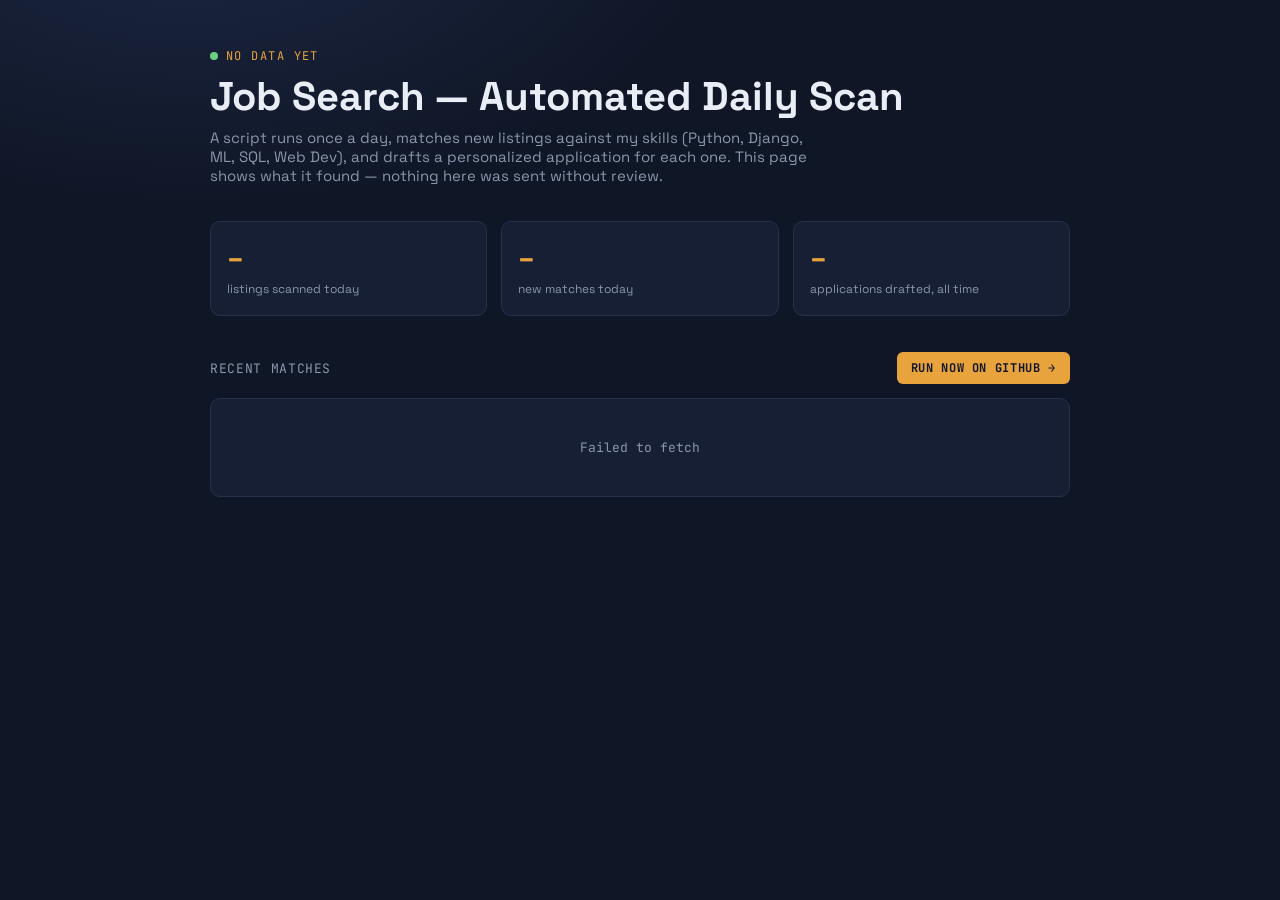
==== dashboard.html @ 4917e17a "Add files via upload" ====
<!DOCTYPE html>
<html lang="en">
<head>
<meta charset="UTF-8">
<meta name="viewport" content="width=device-width, initial-scale=1.0">
<title>Job Search Dashboard — Sudip Kumar Adak</title>
<link rel="preconnect" href="https://fonts.googleapis.com">
<link rel="preconnect" href="https://fonts.gstatic.com" crossorigin>
<link href="https://fonts.googleapis.com/css2?family=Space+Grotesk:wght@500;700&family=JetBrains+Mono:wght@400;500;700&display=swap" rel="stylesheet">
<style>
  :root{
    --bg:#0f1626;
    --panel:#161f34;
    --panel-border:#26314c;
    --text:#e9edf5;
    --muted:#8b96ab;
    --amber:#e8a33d;
    --amber-dim:#e8a33d33;
    --green:#6bcf7f;
    --red:#e0645c;
  }
  *{box-sizing:border-box;}
  body{
    margin:0;
    background:
      radial-gradient(ellipse 900px 500px at 15% -10%, #1c2742 0%, transparent 60%),
      var(--bg);
    color:var(--text);
    font-family:'Space Grotesk',sans-serif;
    min-height:100vh;
    padding:48px 20px 80px;
  }
  .wrap{max-width:860px;margin:0 auto;}
  .eyebrow{
    font-family:'JetBrains Mono',monospace;
    font-size:12px;
    letter-spacing:0.12em;
    color:var(--amber);
    text-transform:uppercase;
    margin-bottom:10px;
    display:flex;
    align-items:center;
    gap:8px;
  }
  .dot{
    width:8px;height:8px;border-radius:50%;
    background:var(--green);
    box-shadow:0 0 0 0 rgba(107,207,127,0.6);
    animation:pulse 2.2s infinite;
  }
  .dot.err{background:var(--red);box-shadow:0 0 0 0 rgba(224,100,92,0.6);}
  @keyframes pulse{
    0%{box-shadow:0 0 0 0 rgba(107,207,127,0.5);}
    70%{box-shadow:0 0 0 9px rgba(107,207,127,0);}
    100%{box-shadow:0 0 0 0 rgba(107,207,127,0);}
  }
  h1{
    font-size:clamp(28px,4vw,40px);
    margin:0 0 8px;
    line-height:1.15;
  }
  .sub{color:var(--muted);font-size:15px;margin:0 0 36px;max-width:60ch;}
  .stat-row{
    display:grid;
    grid-template-columns:repeat(3,1fr);
    gap:14px;
    margin-bottom:36px;
  }
  .stat{
    background:var(--panel);
    border:1px solid var(--panel-border);
    border-radius:10px;
    padding:18px 16px;
  }
  .stat .num{
    font-family:'JetBrains Mono',monospace;
    font-size:28px;
    font-weight:700;
    color:var(--amber);
  }
  .stat .label{font-size:12px;color:var(--muted);margin-top:4px;}
  .panel-title{
    font-family:'JetBrains Mono',monospace;
    font-size:13px;
    color:var(--muted);
    letter-spacing:0.05em;
    text-transform:uppercase;
    margin:0 0 14px;
    display:flex;
    justify-content:space-between;
    align-items:center;
  }
  .run-btn{
    font-family:'JetBrains Mono',monospace;
    font-size:12px;
    color:var(--bg);
    background:var(--amber);
    border:none;
    border-radius:6px;
    padding:8px 14px;
    text-decoration:none;
    font-weight:700;
  }
  .run-btn:hover{opacity:0.85;}
  .log{
    background:var(--panel);
    border:1px solid var(--panel-border);
    border-radius:10px;
    overflow:hidden;
  }
  .entry{
    display:grid;
    grid-template-columns:100px 1fr auto;
    gap:16px;
    align-items:center;
    padding:14px 18px;
    border-bottom:1px solid var(--panel-border);
    font-size:14px;
  }
  .entry:last-child{border-bottom:none;}
  .entry .date{
    font-family:'JetBrains Mono',monospace;
    font-size:11px;
    color:var(--muted);
  }
  .entry .title{font-weight:500;}
  .entry .company{color:var(--muted);font-size:13px;}
  .badge{
    font-family:'JetBrains Mono',monospace;
    font-size:10px;
    padding:4px 8px;
    border-radius:5px;
    white-space:nowrap;
    text-transform:uppercase;
    letter-spacing:0.04em;
  }
  .badge.gmail_draft{background:#6bcf7f22;color:var(--green);}
  .badge.text_draft, .badge.text_draft_fallback{background:#e8a33d22;color:var(--amber);}
  .empty{
    padding:40px 20px;
    text-align:center;
    color:var(--muted);
    font-family:'JetBrains Mono',monospace;
    font-size:13px;
  }
  a.joblink{color:inherit;text-decoration:none;}
  a.joblink:hover .title{color:var(--amber);}
  footer{
    margin-top:40px;
    font-family:'JetBrains Mono',monospace;
    font-size:11px;
    color:var(--muted);
    text-align:center;
  }
  @media (max-width:600px){
    .stat-row{grid-template-columns:1fr;}
    .entry{grid-template-columns:1fr;gap:4px;}
  }
</style>
</head>
<body>
<div class="wrap">
  <div class="eyebrow"><span class="dot" id="statusDot"></span><span id="statusText">Checking status…</span></div>
  <h1>Job Search — Automated Daily Scan</h1>
  <p class="sub">
    A script runs once a day, matches new listings against my skills (Python, Django, ML, SQL, Web Dev),
    and drafts a personalized application for each one. This page shows what it found — nothing here
    was sent without review.
  </p>

  <div class="stat-row">
    <div class="stat"><div class="num" id="statFetched">–</div><div class="label">listings scanned today</div></div>
    <div class="stat"><div class="num" id="statMatched">–</div><div class="label">new matches today</div></div>
    <div class="stat"><div class="num" id="statTotal">–</div><div class="label">applications drafted, all time</div></div>
  </div>

  <div class="panel-title">
    <span>Recent matches</span>
    <a class="run-btn" id="runLink" href="#" target="_blank" rel="noopener">Run now on GitHub →</a>
  </div>
  <div class="log" id="logList">
    <div class="empty">Loading…</div>
  </div>

  <footer id="lastRunFooter"></footer>
</div>

<script>
  // --- Set these two to match your automation repo ---
  const REPO_OWNER = "YOUR_GITHUB_USERNAME";
  const REPO_NAME  = "job-apply-assistant";
  const BRANCH     = "main";
  // -----------------------------------------------------

  const dataUrl = `https://raw.githubusercontent.com/${REPO_OWNER}/${REPO_NAME}/${BRANCH}/dashboard_data.json`;
  const actionsUrl = `https://github.com/${REPO_OWNER}/${REPO_NAME}/actions`;
  document.getElementById("runLink").href = actionsUrl;

  const badgeLabel = {
    gmail_draft: "Gmail draft",
    text_draft: "Text draft",
    text_draft_fallback: "Text draft",
  };

  fetch(dataUrl, {cache: "no-store"})
    .then(r => {
      if (!r.ok) throw new Error("Dashboard data not found yet — run the workflow once first.");
      return r.json();
    })
    .then(data => {
      document.getElementById("statFetched").textContent = data.total_fetched_today ?? "0";
      document.getElementById("statMatched").textContent = data.total_new_matches_today ?? "0";
      document.getElementById("statTotal").textContent = data.total_applications_all_time ?? "0";

      const dot = document.getElementById("statusDot");
      const statusText = document.getElementById("statusText");
      if (data.ran_ok) {
        statusText.textContent = "Bot is running normally";
      } else {
        dot.classList.add("err");
        statusText.textContent = "Last run had an error";
      }

      const lastRun = new Date(data.last_run);
      document.getElementById("lastRunFooter").textContent =
        `Last checked: ${lastRun.toLocaleString()} · Data refreshes daily via GitHub Actions`;

      const logList = document.getElementById("logList");
      if (!data.recent_matches || data.recent_matches.length === 0) {
        logList.innerHTML = '<div class="empty">No matches yet — check back after the next scan.</div>';
        return;
      }
      logList.innerHTML = data.recent_matches.map(job => `
        <a class="joblink" href="${job.url}" target="_blank" rel="noopener">
          <div class="entry">
            <div class="date">${new Date(job.date).toLocaleDateString()}</div>
            <div>
              <div class="title">${job.title}</div>
              <div class="company">${job.company} · ${job.source}</div>
            </div>
            <div class="badge ${job.action}">${badgeLabel[job.action] || job.action}</div>
          </div>
        </a>
      `).join("");
    })
    .catch(err => {
      document.getElementById("statusText").textContent = "No data yet";
      document.getElementById("logList").innerHTML =
        `<div class="empty">${err.message}</div>`;
    });
</script>
</body>
</html>
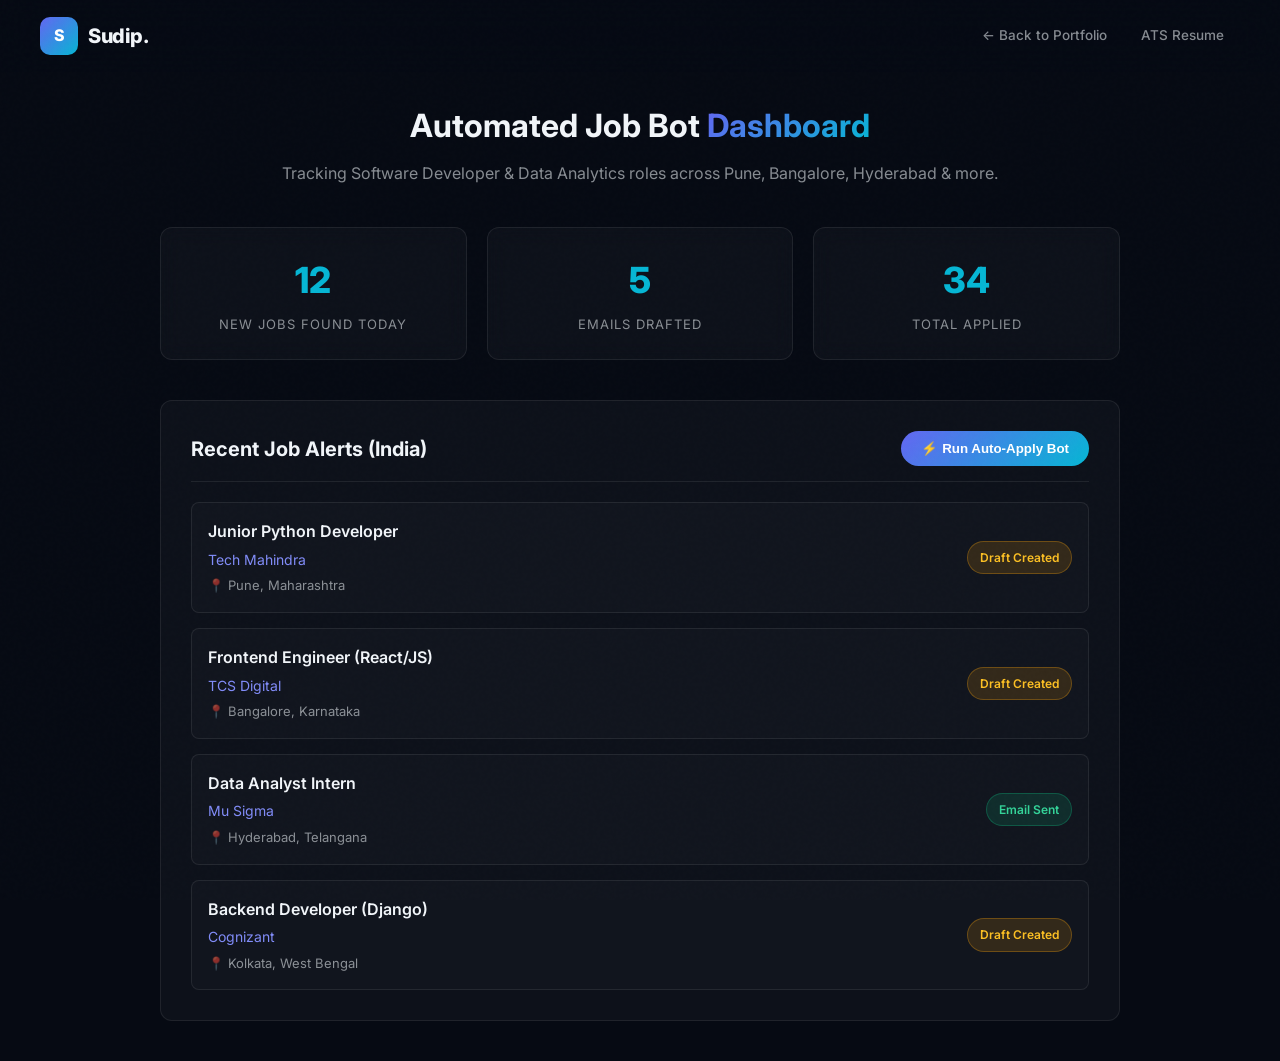
==== commit c2817f1d: "Update Dashboard UI, Add Job Bot Python Script & ATS Resume" ====
--- a/dashboard.html
+++ b/dashboard.html
@@ -1,253 +1,276 @@
 <!DOCTYPE html>
 <html lang="en">
 <head>
-<meta charset="UTF-8">
-<meta name="viewport" content="width=device-width, initial-scale=1.0">
-<title>Job Search Dashboard — Sudip Kumar Adak</title>
-<link rel="preconnect" href="https://fonts.googleapis.com">
-<link rel="preconnect" href="https://fonts.gstatic.com" crossorigin>
-<link href="https://fonts.googleapis.com/css2?family=Space+Grotesk:wght@500;700&family=JetBrains+Mono:wght@400;500;700&display=swap" rel="stylesheet">
-<style>
-  :root{
-    --bg:#0f1626;
-    --panel:#161f34;
-    --panel-border:#26314c;
-    --text:#e9edf5;
-    --muted:#8b96ab;
-    --amber:#e8a33d;
-    --amber-dim:#e8a33d33;
-    --green:#6bcf7f;
-    --red:#e0645c;
-  }
-  *{box-sizing:border-box;}
-  body{
-    margin:0;
-    background:
-      radial-gradient(ellipse 900px 500px at 15% -10%, #1c2742 0%, transparent 60%),
-      var(--bg);
-    color:var(--text);
-    font-family:'Space Grotesk',sans-serif;
-    min-height:100vh;
-    padding:48px 20px 80px;
-  }
-  .wrap{max-width:860px;margin:0 auto;}
-  .eyebrow{
-    font-family:'JetBrains Mono',monospace;
-    font-size:12px;
-    letter-spacing:0.12em;
-    color:var(--amber);
-    text-transform:uppercase;
-    margin-bottom:10px;
-    display:flex;
-    align-items:center;
-    gap:8px;
-  }
-  .dot{
-    width:8px;height:8px;border-radius:50%;
-    background:var(--green);
-    box-shadow:0 0 0 0 rgba(107,207,127,0.6);
-    animation:pulse 2.2s infinite;
-  }
-  .dot.err{background:var(--red);box-shadow:0 0 0 0 rgba(224,100,92,0.6);}
-  @keyframes pulse{
-    0%{box-shadow:0 0 0 0 rgba(107,207,127,0.5);}
-    70%{box-shadow:0 0 0 9px rgba(107,207,127,0);}
-    100%{box-shadow:0 0 0 0 rgba(107,207,127,0);}
-  }
-  h1{
-    font-size:clamp(28px,4vw,40px);
-    margin:0 0 8px;
-    line-height:1.15;
-  }
-  .sub{color:var(--muted);font-size:15px;margin:0 0 36px;max-width:60ch;}
-  .stat-row{
-    display:grid;
-    grid-template-columns:repeat(3,1fr);
-    gap:14px;
-    margin-bottom:36px;
-  }
-  .stat{
-    background:var(--panel);
-    border:1px solid var(--panel-border);
-    border-radius:10px;
-    padding:18px 16px;
-  }
-  .stat .num{
-    font-family:'JetBrains Mono',monospace;
-    font-size:28px;
-    font-weight:700;
-    color:var(--amber);
-  }
-  .stat .label{font-size:12px;color:var(--muted);margin-top:4px;}
-  .panel-title{
-    font-family:'JetBrains Mono',monospace;
-    font-size:13px;
-    color:var(--muted);
-    letter-spacing:0.05em;
-    text-transform:uppercase;
-    margin:0 0 14px;
-    display:flex;
-    justify-content:space-between;
-    align-items:center;
-  }
-  .run-btn{
-    font-family:'JetBrains Mono',monospace;
-    font-size:12px;
-    color:var(--bg);
-    background:var(--amber);
-    border:none;
-    border-radius:6px;
-    padding:8px 14px;
-    text-decoration:none;
-    font-weight:700;
-  }
-  .run-btn:hover{opacity:0.85;}
-  .log{
-    background:var(--panel);
-    border:1px solid var(--panel-border);
-    border-radius:10px;
-    overflow:hidden;
-  }
-  .entry{
-    display:grid;
-    grid-template-columns:100px 1fr auto;
-    gap:16px;
-    align-items:center;
-    padding:14px 18px;
-    border-bottom:1px solid var(--panel-border);
-    font-size:14px;
-  }
-  .entry:last-child{border-bottom:none;}
-  .entry .date{
-    font-family:'JetBrains Mono',monospace;
-    font-size:11px;
-    color:var(--muted);
-  }
-  .entry .title{font-weight:500;}
-  .entry .company{color:var(--muted);font-size:13px;}
-  .badge{
-    font-family:'JetBrains Mono',monospace;
-    font-size:10px;
-    padding:4px 8px;
-    border-radius:5px;
-    white-space:nowrap;
-    text-transform:uppercase;
-    letter-spacing:0.04em;
-  }
-  .badge.gmail_draft{background:#6bcf7f22;color:var(--green);}
-  .badge.text_draft, .badge.text_draft_fallback{background:#e8a33d22;color:var(--amber);}
-  .empty{
-    padding:40px 20px;
-    text-align:center;
-    color:var(--muted);
-    font-family:'JetBrains Mono',monospace;
-    font-size:13px;
-  }
-  a.joblink{color:inherit;text-decoration:none;}
-  a.joblink:hover .title{color:var(--amber);}
-  footer{
-    margin-top:40px;
-    font-family:'JetBrains Mono',monospace;
-    font-size:11px;
-    color:var(--muted);
-    text-align:center;
-  }
-  @media (max-width:600px){
-    .stat-row{grid-template-columns:1fr;}
-    .entry{grid-template-columns:1fr;gap:4px;}
-  }
-</style>
+  <meta charset="UTF-8" />
+  <meta name="viewport" content="width=device-width, initial-scale=1.0" />
+  <title>Sudip's Job Bot Dashboard</title>
+  
+  <link rel="preconnect" href="https://fonts.googleapis.com" />
+  <link rel="preconnect" href="https://fonts.gstatic.com" crossorigin />
+  <link href="https://fonts.googleapis.com/css2?family=Inter:wght@300;400;500;600;700;800;900&display=swap" rel="stylesheet" />
+  
+  <link rel="stylesheet" href="style.css" />
+  <style>
+    body { padding-top: 100px; }
+    .dashboard-container {
+      max-width: 1000px;
+      margin: 0 auto;
+      padding: 0 20px;
+    }
+    .dash-header {
+      text-align: center;
+      margin-bottom: 40px;
+    }
+    .dash-title {
+      font-size: 32px;
+      margin-bottom: 10px;
+    }
+    .dash-subtitle {
+      color: var(--text-secondary);
+      font-size: 16px;
+    }
+    
+    .metrics-grid {
+      display: grid;
+      grid-template-columns: repeat(auto-fit, minmax(200px, 1fr));
+      gap: 20px;
+      margin-bottom: 40px;
+    }
+    .metric-card {
+      background: var(--surface);
+      border: 1px solid var(--border);
+      border-radius: var(--radius-sm);
+      padding: 24px;
+      text-align: center;
+      backdrop-filter: blur(10px);
+    }
+    .metric-val {
+      font-size: 36px;
+      font-weight: 800;
+      color: var(--accent);
+      margin-bottom: 5px;
+    }
+    .metric-label {
+      font-size: 13px;
+      color: var(--text-secondary);
+      text-transform: uppercase;
+      letter-spacing: 1px;
+    }
+
+    .jobs-panel {
+      background: var(--surface);
+      border: 1px solid var(--border);
+      border-radius: var(--radius-sm);
+      padding: 30px;
+      margin-bottom: 40px;
+    }
+    .jobs-header {
+      display: flex;
+      justify-content: space-between;
+      align-items: center;
+      margin-bottom: 20px;
+      border-bottom: 1px solid var(--border);
+      padding-bottom: 15px;
+    }
+    .jobs-header h3 {
+      font-size: 20px;
+    }
+    .run-bot-btn {
+      background: linear-gradient(135deg, var(--primary), var(--accent));
+      color: white;
+      border: none;
+      padding: 10px 20px;
+      border-radius: 50px;
+      font-weight: 600;
+      cursor: pointer;
+      display: flex;
+      align-items: center;
+      gap: 8px;
+    }
+    .run-bot-btn:hover {
+      opacity: 0.9;
+    }
+
+    .job-list {
+      display: flex;
+      flex-direction: column;
+      gap: 15px;
+    }
+    .job-item {
+      display: flex;
+      justify-content: space-between;
+      align-items: center;
+      padding: 16px;
+      background: rgba(255,255,255,0.02);
+      border: 1px solid var(--border);
+      border-radius: 8px;
+      transition: background 0.3s;
+    }
+    .job-item:hover {
+      background: rgba(255,255,255,0.05);
+    }
+    .job-title {
+      font-weight: 600;
+      font-size: 16px;
+      color: var(--text-primary);
+    }
+    .job-company {
+      font-size: 14px;
+      color: var(--primary-light);
+      margin-top: 4px;
+    }
+    .job-loc {
+      font-size: 13px;
+      color: var(--text-secondary);
+      display: flex;
+      align-items: center;
+      gap: 4px;
+      margin-top: 4px;
+    }
+    .job-status {
+      padding: 6px 12px;
+      border-radius: 50px;
+      font-size: 12px;
+      font-weight: 600;
+    }
+    .status-draft {
+      background: rgba(245, 158, 11, 0.15);
+      color: #fbbf24;
+      border: 1px solid rgba(245, 158, 11, 0.3);
+    }
+    .status-sent {
+      background: rgba(16, 185, 129, 0.15);
+      color: #34d399;
+      border: 1px solid rgba(16, 185, 129, 0.3);
+    }
+
+    /* Modal */
+    #botModal {
+      display: none;
+      position: fixed;
+      top: 0; left: 0; width: 100%; height: 100%;
+      background: rgba(0,0,0,0.8);
+      backdrop-filter: blur(5px);
+      z-index: 999;
+      justify-content: center;
+      align-items: center;
+    }
+    .modal-content {
+      background: var(--deep);
+      border: 1px solid var(--border);
+      padding: 40px;
+      border-radius: 20px;
+      max-width: 500px;
+      text-align: center;
+      position: relative;
+    }
+    .close-modal {
+      position: absolute;
+      top: 15px; right: 20px;
+      font-size: 24px;
+      cursor: pointer;
+      color: var(--text-secondary);
+    }
+  </style>
 </head>
 <body>
-<div class="wrap">
-  <div class="eyebrow"><span class="dot" id="statusDot"></span><span id="statusText">Checking status…</span></div>
-  <h1>Job Search — Automated Daily Scan</h1>
-  <p class="sub">
-    A script runs once a day, matches new listings against my skills (Python, Django, ML, SQL, Web Dev),
-    and drafts a personalized application for each one. This page shows what it found — nothing here
-    was sent without review.
-  </p>
-
-  <div class="stat-row">
-    <div class="stat"><div class="num" id="statFetched">–</div><div class="label">listings scanned today</div></div>
-    <div class="stat"><div class="num" id="statMatched">–</div><div class="label">new matches today</div></div>
-    <div class="stat"><div class="num" id="statTotal">–</div><div class="label">applications drafted, all time</div></div>
+
+  <!-- NAVBAR -->
+  <nav class="navbar" id="navbar" style="background: rgba(6, 10, 19, 0.9);">
+    <div class="nav-inner">
+      <a href="index.html" class="nav-logo">
+        <div class="nav-logo-icon">S</div>
+        <span class="nav-logo-text">Sudip.</span>
+      </a>
+      <ul class="nav-links">
+        <li><a href="index.html" class="nav-link">← Back to Portfolio</a></li>
+        <li><a href="ats_resume.html" target="_blank" class="nav-link">ATS Resume</a></li>
+      </ul>
+    </div>
+  </nav>
+
+  <div class="dashboard-container">
+    <div class="dash-header">
+      <h1 class="dash-title">Automated Job Bot <span class="gradient-text">Dashboard</span></h1>
+      <p class="dash-subtitle">Tracking Software Developer & Data Analytics roles across Pune, Bangalore, Hyderabad & more.</p>
+    </div>
+
+    <div class="metrics-grid">
+      <div class="metric-card">
+        <div class="metric-val">12</div>
+        <div class="metric-label">New Jobs Found Today</div>
+      </div>
+      <div class="metric-card">
+        <div class="metric-val">5</div>
+        <div class="metric-label">Emails Drafted</div>
+      </div>
+      <div class="metric-card">
+        <div class="metric-val">34</div>
+        <div class="metric-label">Total Applied</div>
+      </div>
+    </div>
+
+    <div class="jobs-panel">
+      <div class="jobs-header">
+        <h3>Recent Job Alerts (India)</h3>
+        <button class="run-bot-btn" onclick="document.getElementById('botModal').style.display='flex'">
+          <span>⚡ Run Auto-Apply Bot</span>
+        </button>
+      </div>
+
+      <div class="job-list">
+        <!-- Job 1 -->
+        <div class="job-item">
+          <div>
+            <div class="job-title">Junior Python Developer</div>
+            <div class="job-company">Tech Mahindra</div>
+            <div class="job-loc">📍 Pune, Maharashtra</div>
+          </div>
+          <div class="job-status status-draft">Draft Created</div>
+        </div>
+        <!-- Job 2 -->
+        <div class="job-item">
+          <div>
+            <div class="job-title">Frontend Engineer (React/JS)</div>
+            <div class="job-company">TCS Digital</div>
+            <div class="job-loc">📍 Bangalore, Karnataka</div>
+          </div>
+          <div class="job-status status-draft">Draft Created</div>
+        </div>
+        <!-- Job 3 -->
+        <div class="job-item">
+          <div>
+            <div class="job-title">Data Analyst Intern</div>
+            <div class="job-company">Mu Sigma</div>
+            <div class="job-loc">📍 Hyderabad, Telangana</div>
+          </div>
+          <div class="job-status status-sent">Email Sent</div>
+        </div>
+        <!-- Job 4 -->
+        <div class="job-item">
+          <div>
+            <div class="job-title">Backend Developer (Django)</div>
+            <div class="job-company">Cognizant</div>
+            <div class="job-loc">📍 Kolkata, West Bengal</div>
+          </div>
+          <div class="job-status status-draft">Draft Created</div>
+        </div>
+      </div>
+    </div>
   </div>
 
-  <div class="panel-title">
-    <span>Recent matches</span>
-    <a class="run-btn" id="runLink" href="#" target="_blank" rel="noopener">Run now on GitHub →</a>
+  <!-- Modal -->
+  <div id="botModal">
+    <div class="modal-content">
+      <span class="close-modal" onclick="document.getElementById('botModal').style.display='none'">&times;</span>
+      <h2 style="margin-bottom: 15px;">Backend Bot Required</h2>
+      <p style="color: var(--text-secondary); line-height: 1.6; margin-bottom: 25px;">
+        Because this is a static website, it cannot directly log into your Gmail to create drafts.<br><br>
+        To run the automation, you need to download and run the <strong>Python Job Bot Script</strong> on your local computer. It will fetch jobs and use the Gmail API to save cover letters in your drafts folder!
+      </p>
+      <a href="job_bot.py" download class="run-bot-btn" style="justify-content:center;">📥 Download job_bot.py</a>
+    </div>
   </div>
-  <div class="log" id="logList">
-    <div class="empty">Loading…</div>
-  </div>
-
-  <footer id="lastRunFooter"></footer>
-</div>
-
-<script>
-  // --- Set these two to match your automation repo ---
-  const REPO_OWNER = "YOUR_GITHUB_USERNAME";
-  const REPO_NAME  = "job-apply-assistant";
-  const BRANCH     = "main";
-  // -----------------------------------------------------
-
-  const dataUrl = `https://raw.githubusercontent.com/${REPO_OWNER}/${REPO_NAME}/${BRANCH}/dashboard_data.json`;
-  const actionsUrl = `https://github.com/${REPO_OWNER}/${REPO_NAME}/actions`;
-  document.getElementById("runLink").href = actionsUrl;
-
-  const badgeLabel = {
-    gmail_draft: "Gmail draft",
-    text_draft: "Text draft",
-    text_draft_fallback: "Text draft",
-  };
-
-  fetch(dataUrl, {cache: "no-store"})
-    .then(r => {
-      if (!r.ok) throw new Error("Dashboard data not found yet — run the workflow once first.");
-      return r.json();
-    })
-    .then(data => {
-      document.getElementById("statFetched").textContent = data.total_fetched_today ?? "0";
-      document.getElementById("statMatched").textContent = data.total_new_matches_today ?? "0";
-      document.getElementById("statTotal").textContent = data.total_applications_all_time ?? "0";
-
-      const dot = document.getElementById("statusDot");
-      const statusText = document.getElementById("statusText");
-      if (data.ran_ok) {
-        statusText.textContent = "Bot is running normally";
-      } else {
-        dot.classList.add("err");
-        statusText.textContent = "Last run had an error";
-      }
-
-      const lastRun = new Date(data.last_run);
-      document.getElementById("lastRunFooter").textContent =
-        `Last checked: ${lastRun.toLocaleString()} · Data refreshes daily via GitHub Actions`;
-
-      const logList = document.getElementById("logList");
-      if (!data.recent_matches || data.recent_matches.length === 0) {
-        logList.innerHTML = '<div class="empty">No matches yet — check back after the next scan.</div>';
-        return;
-      }
-      logList.innerHTML = data.recent_matches.map(job => `
-        <a class="joblink" href="${job.url}" target="_blank" rel="noopener">
-          <div class="entry">
-            <div class="date">${new Date(job.date).toLocaleDateString()}</div>
-            <div>
-              <div class="title">${job.title}</div>
-              <div class="company">${job.company} · ${job.source}</div>
-            </div>
-            <div class="badge ${job.action}">${badgeLabel[job.action] || job.action}</div>
-          </div>
-        </a>
-      `).join("");
-    })
-    .catch(err => {
-      document.getElementById("statusText").textContent = "No data yet";
-      document.getElementById("logList").innerHTML =
-        `<div class="empty">${err.message}</div>`;
-    });
-</script>
+
 </body>
 </html>
--- a/style.css
+++ b/style.css
@@ -0,0 +1,1565 @@
+/* ═══════════════════════════════════════════════════════════
+   SUDIP KUMAR ADAK — PORTFOLIO
+   Premium Dark Theme · Glassmorphism · Micro-Animations
+═══════════════════════════════════════════════════════════ */
+
+/* ─────────── CSS VARIABLES ─────────── */
+:root {
+  --primary: #6366f1;
+  --primary-light: #818cf8;
+  --accent: #06b6d4;
+  --accent-green: #10b981;
+  --deep: #060a13;
+  --surface: rgba(255, 255, 255, 0.03);
+  --surface-hover: rgba(255, 255, 255, 0.06);
+  --border: rgba(255, 255, 255, 0.08);
+  --border-hover: rgba(255, 255, 255, 0.15);
+  --text-primary: #f1f5f9;
+  --text-secondary: rgba(241, 245, 249, 0.55);
+  --font: 'Inter', -apple-system, BlinkMacSystemFont, sans-serif;
+  --font-display: 'Playfair Display', serif;
+  --radius: 20px;
+  --radius-sm: 12px;
+  --shadow-card: 0 8px 32px rgba(0, 0, 0, 0.3);
+  --transition: all 0.35s cubic-bezier(0.4, 0, 0.2, 1);
+}
+
+/* ─────────── RESET & BASE ─────────── */
+*, *::before, *::after {
+  box-sizing: border-box;
+  margin: 0;
+  padding: 0;
+}
+
+html {
+  scroll-behavior: smooth;
+  scroll-padding-top: 80px;
+}
+
+body {
+  font-family: var(--font);
+  background: var(--deep);
+  color: var(--text-primary);
+  overflow-x: hidden;
+  min-height: 100vh;
+  line-height: 1.6;
+}
+
+/* Subtle noise overlay */
+body::after {
+  content: '';
+  position: fixed;
+  inset: 0;
+  background-image: url("data:image/svg+xml,%3Csvg viewBox='0 0 256 256' xmlns='http://www.w3.org/2000/svg'%3E%3Cfilter id='n'%3E%3CfeTurbulence type='fractalNoise' baseFrequency='0.9' numOctaves='4' stitchTiles='stitch'/%3E%3C/filter%3E%3Crect width='100%25' height='100%25' filter='url(%23n)' opacity='0.03'/%3E%3C/svg%3E");
+  pointer-events: none;
+  z-index: 9999;
+  opacity: 0.4;
+}
+
+::selection {
+  background: rgba(99, 102, 241, 0.3);
+  color: white;
+}
+
+img {
+  max-width: 100%;
+  display: block;
+}
+
+a {
+  text-decoration: none;
+  color: inherit;
+}
+
+/* ─────────── CURSOR GLOW ─────────── */
+.cursor-glow {
+  position: fixed;
+  width: 600px;
+  height: 600px;
+  border-radius: 50%;
+  background: radial-gradient(circle, rgba(99, 102, 241, 0.06), transparent 70%);
+  pointer-events: none;
+  z-index: 1;
+  transform: translate(-50%, -50%);
+  transition: opacity 0.3s;
+}
+
+/* ─────────── SCROLLBAR ─────────── */
+::-webkit-scrollbar { width: 6px; }
+::-webkit-scrollbar-track { background: var(--deep); }
+::-webkit-scrollbar-thumb {
+  background: linear-gradient(var(--primary), var(--accent));
+  border-radius: 3px;
+}
+
+/* ─────────── ANIMATIONS ─────────── */
+@keyframes fadeSlideUp {
+  from { opacity: 0; transform: translateY(30px); }
+  to { opacity: 1; transform: translateY(0); }
+}
+
+@keyframes fadeSlideLeft {
+  from { opacity: 0; transform: translateX(40px); }
+  to { opacity: 1; transform: translateX(0); }
+}
+
+@keyframes pulse {
+  0%, 100% { opacity: 1; transform: scale(1); }
+  50% { opacity: 0.5; transform: scale(1.3); }
+}
+
+@keyframes float {
+  0%, 100% { transform: translateY(0); }
+  50% { transform: translateY(-20px); }
+}
+
+@keyframes gradientShift {
+  0%, 100% { background-position: 0% 50%; }
+  50% { background-position: 100% 50%; }
+}
+
+@keyframes spin {
+  from { transform: rotate(0deg); }
+  to { transform: rotate(360deg); }
+}
+
+@keyframes blink {
+  0%, 100% { opacity: 1; }
+  50% { opacity: 0; }
+}
+
+@keyframes orbFloat {
+  0%, 100% { transform: translate(0, 0) scale(1); }
+  33% { transform: translate(30px, -40px) scale(1.05); }
+  66% { transform: translate(-20px, 25px) scale(0.95); }
+}
+
+@keyframes bounce {
+  0%, 100% { transform: translateX(-50%) translateY(0); }
+  50% { transform: translateX(-50%) translateY(10px); }
+}
+
+@keyframes slideIn {
+  from { opacity: 0; transform: translateY(24px); }
+  to { opacity: 1; transform: translateY(0); }
+}
+
+/* Animate on scroll */
+[data-animate] {
+  opacity: 0;
+  transform: translateY(30px);
+  transition: opacity 0.7s ease, transform 0.7s ease;
+}
+
+[data-animate="fade-left"] {
+  transform: translateX(40px);
+}
+
+[data-animate].visible {
+  opacity: 1;
+  transform: translate(0, 0);
+}
+
+/* ─────────── GRADIENT TEXT ─────────── */
+.gradient-text {
+  background: linear-gradient(135deg, #6366f1 0%, #06b6d4 50%, #10b981 100%);
+  -webkit-background-clip: text;
+  -webkit-text-fill-color: transparent;
+  background-clip: text;
+  background-size: 200% 200%;
+  animation: gradientShift 5s ease infinite;
+}
+
+/* ═══════════════════════════════════════
+   NAVBAR
+═══════════════════════════════════════ */
+.navbar {
+  position: fixed;
+  top: 0;
+  left: 0;
+  right: 0;
+  z-index: 1000;
+  padding: 0 2rem;
+  height: 72px;
+  display: flex;
+  align-items: center;
+  background: rgba(6, 10, 19, 0.5);
+  backdrop-filter: blur(20px) saturate(180%);
+  -webkit-backdrop-filter: blur(20px) saturate(180%);
+  border-bottom: 1px solid transparent;
+  transition: var(--transition);
+}
+
+.navbar.scrolled {
+  background: rgba(6, 10, 19, 0.92);
+  border-bottom-color: var(--border);
+  box-shadow: 0 4px 30px rgba(0, 0, 0, 0.3);
+}
+
+.nav-inner {
+  width: 100%;
+  max-width: 1200px;
+  margin: 0 auto;
+  display: flex;
+  align-items: center;
+  justify-content: space-between;
+}
+
+.nav-logo {
+  display: flex;
+  align-items: center;
+  gap: 10px;
+  text-decoration: none;
+}
+
+.nav-logo-icon {
+  width: 38px;
+  height: 38px;
+  border-radius: 10px;
+  background: linear-gradient(135deg, var(--primary), var(--accent));
+  display: flex;
+  align-items: center;
+  justify-content: center;
+  font-size: 16px;
+  font-weight: 800;
+  color: white;
+  letter-spacing: -0.5px;
+}
+
+.nav-logo-text {
+  font-size: 20px;
+  font-weight: 800;
+  color: var(--text-primary);
+  letter-spacing: -0.5px;
+}
+
+.nav-links {
+  display: flex;
+  align-items: center;
+  gap: 2px;
+  list-style: none;
+}
+
+.nav-link {
+  display: inline-block;
+  padding: 8px 16px;
+  font-size: 13.5px;
+  font-weight: 500;
+  color: var(--text-secondary);
+  text-decoration: none;
+  border-radius: 8px;
+  transition: var(--transition);
+  position: relative;
+}
+
+.nav-link::after {
+  content: '';
+  position: absolute;
+  bottom: 4px;
+  left: 50%;
+  transform: translateX(-50%);
+  width: 0;
+  height: 2px;
+  background: linear-gradient(90deg, var(--primary), var(--accent));
+  border-radius: 2px;
+  transition: width 0.3s ease;
+}
+
+.nav-link:hover,
+.nav-link.active {
+  color: var(--text-primary);
+}
+
+.nav-link:hover::after,
+.nav-link.active::after {
+  width: 60%;
+}
+
+.nav-cta {
+  padding: 9px 22px !important;
+  background: linear-gradient(135deg, var(--primary), var(--accent)) !important;
+  color: white !important;
+  border-radius: 50px !important;
+  font-weight: 600 !important;
+  box-shadow: 0 4px 20px rgba(99, 102, 241, 0.3);
+  margin-left: 8px;
+}
+
+.nav-cta:hover {
+  transform: translateY(-2px) !important;
+  box-shadow: 0 8px 28px rgba(99, 102, 241, 0.5) !important;
+}
+
+.nav-cta::after { display: none !important; }
+
+.nav-toggle {
+  display: none;
+  flex-direction: column;
+  gap: 5px;
+  cursor: pointer;
+  padding: 8px;
+  background: none;
+  border: none;
+}
+
+.nav-toggle span {
+  display: block;
+  width: 24px;
+  height: 2px;
+  background: var(--text-primary);
+  border-radius: 2px;
+  transition: var(--transition);
+}
+
+.nav-toggle.active span:nth-child(1) {
+  transform: rotate(45deg) translate(5px, 5px);
+}
+
+.nav-toggle.active span:nth-child(2) {
+  opacity: 0;
+}
+
+.nav-toggle.active span:nth-child(3) {
+  transform: rotate(-45deg) translate(5px, -5px);
+}
+
+@media (max-width: 900px) {
+  .nav-toggle { display: flex; }
+  .nav-links {
+    display: none;
+    position: fixed;
+    top: 72px;
+    left: 0;
+    right: 0;
+    flex-direction: column;
+    background: rgba(6, 10, 19, 0.97);
+    backdrop-filter: blur(20px);
+    padding: 20px;
+    border-bottom: 1px solid var(--border);
+    gap: 4px;
+  }
+  .nav-links.open { display: flex; }
+  .nav-link { width: 100%; padding: 14px 16px; }
+  .nav-cta { text-align: center; margin-left: 0 !important; margin-top: 8px; }
+}
+
+/* ═══════════════════════════════════════
+   HERO
+═══════════════════════════════════════ */
+.hero {
+  position: relative;
+  min-height: 100vh;
+  display: flex;
+  align-items: center;
+  overflow: hidden;
+  padding: 100px 2rem 60px;
+}
+
+.hero-orb {
+  position: absolute;
+  border-radius: 50%;
+  filter: blur(100px);
+  opacity: 0.15;
+  z-index: 0;
+  animation: orbFloat 15s ease-in-out infinite;
+}
+
+.hero-orb-1 {
+  width: 600px; height: 600px;
+  background: var(--primary);
+  top: -150px; left: -120px;
+}
+
+.hero-orb-2 {
+  width: 500px; height: 500px;
+  background: var(--accent);
+  bottom: -100px; right: -80px;
+  animation-delay: -6s;
+}
+
+.hero-orb-3 {
+  width: 350px; height: 350px;
+  background: var(--accent-green);
+  top: 50%; left: 50%;
+  animation-delay: -3s;
+}
+
+.hero-particles {
+  position: absolute;
+  inset: 0;
+  z-index: 0;
+  overflow: hidden;
+}
+
+.particle {
+  position: absolute;
+  width: 3px;
+  height: 3px;
+  background: rgba(99, 102, 241, 0.4);
+  border-radius: 50%;
+  animation: float 8s ease-in-out infinite;
+}
+
+.hero-content {
+  position: relative;
+  z-index: 2;
+  max-width: 1200px;
+  margin: 0 auto;
+  width: 100%;
+  display: grid;
+  grid-template-columns: 1fr 1fr;
+  gap: 60px;
+  align-items: center;
+}
+
+.hero-text {
+  max-width: 600px;
+}
+
+.hero-badge {
+  display: inline-flex;
+  align-items: center;
+  gap: 10px;
+  padding: 8px 20px;
+  background: rgba(99, 102, 241, 0.1);
+  border: 1px solid rgba(99, 102, 241, 0.2);
+  border-radius: 50px;
+  font-size: 12px;
+  font-weight: 600;
+  color: var(--primary-light);
+  letter-spacing: 1px;
+  text-transform: uppercase;
+  margin-bottom: 32px;
+}
+
+.badge-dot {
+  width: 8px;
+  height: 8px;
+  border-radius: 50%;
+  background: #10b981;
+  animation: pulse 2s infinite;
+}
+
+.hero-title {
+  font-size: clamp(40px, 5.5vw, 68px);
+  font-weight: 900;
+  line-height: 1.05;
+  letter-spacing: -3px;
+  margin-bottom: 8px;
+}
+
+.hero-title-sub {
+  font-weight: 300;
+  color: var(--text-secondary);
+  font-size: 0.65em;
+  letter-spacing: -1px;
+}
+
+.hero-role-container {
+  display: flex;
+  align-items: center;
+  gap: 10px;
+  margin-bottom: 24px;
+  font-size: 20px;
+}
+
+.hero-role-label {
+  color: var(--text-secondary);
+  font-weight: 400;
+}
+
+.hero-role {
+  font-weight: 700;
+  background: linear-gradient(135deg, var(--primary-light), var(--accent));
+  -webkit-background-clip: text;
+  -webkit-text-fill-color: transparent;
+  background-clip: text;
+}
+
+.typing-cursor {
+  color: var(--primary-light);
+  font-weight: 300;
+  animation: blink 1s infinite;
+}
+
+.hero-description {
+  font-size: 16px;
+  color: var(--text-secondary);
+  line-height: 1.8;
+  margin-bottom: 36px;
+  max-width: 480px;
+}
+
+.hero-description strong {
+  color: var(--text-primary);
+  font-weight: 600;
+}
+
+.hero-actions {
+  display: flex;
+  gap: 16px;
+  margin-bottom: 48px;
+  flex-wrap: wrap;
+}
+
+.btn-primary {
+  display: inline-flex;
+  align-items: center;
+  gap: 10px;
+  padding: 15px 32px;
+  background: linear-gradient(135deg, var(--primary), #4f46e5);
+  border: none;
+  border-radius: 50px;
+  color: white;
+  font-family: var(--font);
+  font-size: 14.5px;
+  font-weight: 600;
+  cursor: pointer;
+  text-decoration: none;
+  box-shadow: 0 8px 32px rgba(99, 102, 241, 0.35);
+  transition: var(--transition);
+  letter-spacing: 0.3px;
+}
+
+.btn-primary:hover {
+  transform: translateY(-3px);
+  box-shadow: 0 12px 40px rgba(99, 102, 241, 0.5);
+}
+
+.btn-ghost {
+  display: inline-flex;
+  align-items: center;
+  gap: 10px;
+  padding: 15px 32px;
+  background: rgba(255, 255, 255, 0.05);
+  border: 1px solid var(--border-hover);
+  border-radius: 50px;
+  color: var(--text-primary);
+  font-family: var(--font);
+  font-size: 14.5px;
+  font-weight: 600;
+  cursor: pointer;
+  text-decoration: none;
+  backdrop-filter: blur(10px);
+  transition: var(--transition);
+}
+
+.btn-ghost:hover {
+  background: rgba(255, 255, 255, 0.08);
+  border-color: rgba(99, 102, 241, 0.4);
+  transform: translateY(-3px);
+}
+
+.hero-stats {
+  display: flex;
+  align-items: center;
+  gap: 32px;
+}
+
+.hero-stat {
+  text-align: center;
+}
+
+.hero-stat-value {
+  font-size: 32px;
+  font-weight: 800;
+  background: linear-gradient(135deg, var(--text-primary), var(--primary-light));
+  -webkit-background-clip: text;
+  -webkit-text-fill-color: transparent;
+  background-clip: text;
+  letter-spacing: -1px;
+}
+
+.hero-stat-plus {
+  font-size: 20px;
+  font-weight: 700;
+  color: var(--primary-light);
+}
+
+.hero-stat-label {
+  display: block;
+  font-size: 12px;
+  color: var(--text-secondary);
+  text-transform: uppercase;
+  letter-spacing: 1.5px;
+  font-weight: 500;
+  margin-top: 2px;
+}
+
+.hero-stat-divider {
+  width: 1px;
+  height: 40px;
+  background: var(--border);
+}
+
+/* Hero Image */
+.hero-image {
+  position: relative;
+  display: flex;
+  justify-content: center;
+  align-items: center;
+}
+
+.hero-image-glow {
+  position: absolute;
+  width: 380px;
+  height: 380px;
+  border-radius: 50%;
+  background: radial-gradient(circle, rgba(99, 102, 241, 0.15), transparent 70%);
+  animation: pulse 4s ease-in-out infinite;
+}
+
+.hero-image-border {
+  width: 320px;
+  height: 320px;
+  border-radius: 50%;
+  padding: 4px;
+  background: linear-gradient(135deg, var(--primary), var(--accent), var(--accent-green));
+  position: relative;
+  animation: float 6s ease-in-out infinite;
+}
+
+.hero-image-border img {
+  width: 100%;
+  height: 100%;
+  border-radius: 50%;
+  object-fit: cover;
+  object-position: top center;
+  border: 4px solid var(--deep);
+}
+
+.hero-image-badge {
+  position: absolute;
+  bottom: 20px;
+  right: 10px;
+  padding: 10px 18px;
+  background: rgba(6, 10, 19, 0.85);
+  backdrop-filter: blur(16px);
+  border: 1px solid var(--border);
+  border-radius: 50px;
+  font-size: 13px;
+  font-weight: 600;
+  color: var(--text-primary);
+  display: flex;
+  align-items: center;
+  gap: 8px;
+}
+
+.hero-scroll {
+  position: absolute;
+  bottom: 36px;
+  left: 50%;
+  transform: translateX(-50%);
+  z-index: 2;
+  display: flex;
+  flex-direction: column;
+  align-items: center;
+  gap: 8px;
+  opacity: 0.4;
+  animation: bounce 2.5s ease-in-out infinite;
+}
+
+.hero-scroll span {
+  font-size: 10px;
+  letter-spacing: 3px;
+  text-transform: uppercase;
+  color: var(--text-secondary);
+}
+
+.scroll-line {
+  width: 1px;
+  height: 40px;
+  background: linear-gradient(180deg, var(--primary-light), transparent);
+}
+
+@media (max-width: 900px) {
+  .hero-content {
+    grid-template-columns: 1fr;
+    text-align: center;
+    gap: 40px;
+  }
+  .hero-text { max-width: 100%; }
+  .hero-description { margin-left: auto; margin-right: auto; }
+  .hero-actions { justify-content: center; }
+  .hero-stats { justify-content: center; }
+  .hero-role-container { justify-content: center; }
+  .hero-badge { margin-left: auto; margin-right: auto; }
+  .hero-image { order: -1; }
+  .hero-image-border { width: 240px; height: 240px; }
+  .hero-image-glow { width: 280px; height: 280px; }
+  .hero-scroll { display: none; }
+}
+
+@media (max-width: 500px) {
+  .hero { padding: 90px 1rem 40px; }
+  .hero-title { font-size: 36px; letter-spacing: -2px; }
+  .hero-actions { flex-direction: column; align-items: center; }
+  .hero-stats { flex-direction: column; gap: 16px; }
+  .hero-stat-divider { width: 40px; height: 1px; }
+}
+
+/* ═══════════════════════════════════════
+   SECTIONS
+═══════════════════════════════════════ */
+.section {
+  padding: 120px 2rem;
+  position: relative;
+}
+
+.section-alt {
+  background: linear-gradient(180deg, transparent, rgba(99, 102, 241, 0.03), transparent);
+}
+
+.section-container {
+  max-width: 1200px;
+  margin: 0 auto;
+}
+
+.section-header {
+  margin-bottom: 64px;
+}
+
+.section-header.center {
+  text-align: center;
+}
+
+.section-label {
+  display: inline-block;
+  font-size: 11px;
+  font-weight: 700;
+  text-transform: uppercase;
+  letter-spacing: 3px;
+  color: var(--primary-light);
+  margin-bottom: 12px;
+}
+
+.section-title {
+  font-size: clamp(32px, 4vw, 48px);
+  font-weight: 800;
+  letter-spacing: -1.5px;
+  line-height: 1.1;
+  margin-bottom: 16px;
+}
+
+.section-line {
+  width: 56px;
+  height: 3px;
+  background: linear-gradient(90deg, var(--primary), var(--accent));
+  border-radius: 3px;
+}
+
+.section-line.center {
+  margin: 0 auto;
+}
+
+.section-sub {
+  font-size: 16px;
+  color: var(--text-secondary);
+  line-height: 1.7;
+  max-width: 520px;
+  margin-top: 16px;
+}
+
+.section-sub.center {
+  margin-left: auto;
+  margin-right: auto;
+}
+
+/* ═══════════════════════════════════════
+   ABOUT
+═══════════════════════════════════════ */
+.about-grid {
+  display: grid;
+  grid-template-columns: 1.4fr 1fr;
+  gap: 32px;
+  align-items: start;
+}
+
+.about-intro {
+  background: var(--surface);
+  border: 1px solid var(--border);
+  border-radius: var(--radius);
+  padding: 40px;
+  backdrop-filter: blur(12px);
+  transition: var(--transition);
+}
+
+.about-intro:hover {
+  border-color: var(--border-hover);
+  box-shadow: var(--shadow-card);
+}
+
+.about-intro-icon {
+  font-size: 36px;
+  margin-bottom: 20px;
+}
+
+.about-intro h3 {
+  font-size: 22px;
+  font-weight: 700;
+  margin-bottom: 16px;
+  letter-spacing: -0.5px;
+}
+
+.about-intro p {
+  font-size: 14.5px;
+  color: var(--text-secondary);
+  line-height: 1.8;
+  margin-bottom: 16px;
+}
+
+.about-intro p:last-child {
+  margin-bottom: 0;
+}
+
+.about-intro p strong {
+  color: var(--text-primary);
+}
+
+.about-info-grid {
+  display: grid;
+  grid-template-columns: 1fr 1fr;
+  gap: 16px;
+}
+
+.about-info-card {
+  background: var(--surface);
+  border: 1px solid var(--border);
+  border-radius: var(--radius-sm);
+  padding: 24px;
+  text-align: center;
+  transition: var(--transition);
+  backdrop-filter: blur(12px);
+}
+
+.about-info-card:hover {
+  border-color: rgba(99, 102, 241, 0.3);
+  transform: translateY(-4px);
+  box-shadow: var(--shadow-card), 0 0 30px rgba(99, 102, 241, 0.1);
+}
+
+.about-info-icon {
+  font-size: 28px;
+  margin-bottom: 12px;
+}
+
+.about-info-label {
+  font-size: 11px;
+  font-weight: 600;
+  text-transform: uppercase;
+  letter-spacing: 1.5px;
+  color: var(--text-secondary);
+  margin-bottom: 6px;
+}
+
+.about-info-value {
+  font-size: 15px;
+  font-weight: 700;
+  color: var(--text-primary);
+}
+
+@media (max-width: 768px) {
+  .about-grid { grid-template-columns: 1fr; }
+}
+
+/* ═══════════════════════════════════════
+   SKILLS
+═══════════════════════════════════════ */
+.skills-grid {
+  display: grid;
+  grid-template-columns: repeat(4, 1fr);
+  gap: 20px;
+}
+
+.skill-card {
+  background: var(--surface);
+  border: 1px solid var(--border);
+  border-radius: var(--radius);
+  padding: 32px 24px;
+  text-align: center;
+  transition: var(--transition);
+  backdrop-filter: blur(12px);
+  position: relative;
+  overflow: hidden;
+}
+
+.skill-card::before {
+  content: '';
+  position: absolute;
+  top: 0;
+  left: 0;
+  right: 0;
+  height: 2px;
+  background: linear-gradient(90deg, var(--primary), var(--accent));
+  opacity: 0;
+  transition: opacity 0.3s;
+}
+
+.skill-card:hover {
+  border-color: var(--border-hover);
+  transform: translateY(-6px);
+  box-shadow: var(--shadow-card);
+}
+
+.skill-card:hover::before {
+  opacity: 1;
+}
+
+.skill-icon {
+  width: 52px;
+  height: 52px;
+  margin: 0 auto 16px;
+  border-radius: 14px;
+  background: rgba(99, 102, 241, 0.1);
+  border: 1px solid rgba(99, 102, 241, 0.15);
+  display: flex;
+  align-items: center;
+  justify-content: center;
+  color: var(--skill-color, var(--primary-light));
+  transition: var(--transition);
+}
+
+.skill-card:hover .skill-icon {
+  transform: scale(1.1);
+  box-shadow: 0 0 30px rgba(99, 102, 241, 0.15);
+}
+
+.skill-icon svg {
+  width: 24px;
+  height: 24px;
+}
+
+.skill-name {
+  font-size: 14px;
+  font-weight: 700;
+  margin-bottom: 16px;
+  letter-spacing: -0.2px;
+}
+
+.skill-bar-track {
+  width: 100%;
+  height: 4px;
+  background: rgba(255, 255, 255, 0.08);
+  border-radius: 2px;
+  overflow: hidden;
+  margin-bottom: 8px;
+}
+
+.skill-bar-fill {
+  height: 100%;
+  border-radius: 2px;
+  background: var(--bar-color, linear-gradient(90deg, var(--primary), var(--accent)));
+  width: 0%;
+  transition: width 1.5s ease-out;
+}
+
+.skill-percent {
+  font-size: 12px;
+  font-weight: 600;
+  color: var(--text-secondary);
+}
+
+@media (max-width: 900px) {
+  .skills-grid { grid-template-columns: repeat(2, 1fr); }
+}
+
+@media (max-width: 500px) {
+  .skills-grid { grid-template-columns: 1fr; }
+}
+
+/* ═══════════════════════════════════════
+   PROJECTS
+═══════════════════════════════════════ */
+.projects-grid {
+  display: grid;
+  grid-template-columns: 1fr;
+  gap: 32px;
+}
+
+.project-card {
+  background: var(--surface);
+  border: 1px solid var(--border);
+  border-radius: var(--radius);
+  overflow: hidden;
+  transition: var(--transition);
+  backdrop-filter: blur(12px);
+}
+
+.project-card:hover {
+  border-color: var(--border-hover);
+  box-shadow: var(--shadow-card), 0 0 60px rgba(99, 102, 241, 0.08);
+  transform: translateY(-4px);
+}
+
+.project-featured {
+  display: grid;
+  grid-template-columns: 1.2fr 1fr;
+}
+
+.project-image {
+  position: relative;
+  overflow: hidden;
+  min-height: 280px;
+}
+
+.project-image img {
+  width: 100%;
+  height: 100%;
+  object-fit: cover;
+  transition: transform 0.6s ease, filter 0.4s ease;
+  filter: brightness(0.75) saturate(0.9);
+}
+
+.project-card:hover .project-image img {
+  transform: scale(1.05);
+  filter: brightness(0.85) saturate(1);
+}
+
+.project-overlay {
+  position: absolute;
+  inset: 0;
+  background: rgba(6, 10, 19, 0.7);
+  display: flex;
+  align-items: center;
+  justify-content: center;
+  opacity: 0;
+  transition: opacity 0.4s ease;
+}
+
+.project-card:hover .project-overlay {
+  opacity: 1;
+}
+
+.project-link {
+  display: flex;
+  align-items: center;
+  gap: 8px;
+  padding: 12px 28px;
+  background: rgba(255, 255, 255, 0.1);
+  border: 1px solid rgba(255, 255, 255, 0.2);
+  border-radius: 50px;
+  color: white;
+  font-size: 14px;
+  font-weight: 600;
+  backdrop-filter: blur(10px);
+  transition: var(--transition);
+}
+
+.project-link:hover {
+  background: rgba(99, 102, 241, 0.3);
+  border-color: rgba(99, 102, 241, 0.5);
+  transform: scale(1.05);
+}
+
+.project-badge-featured {
+  position: absolute;
+  top: 16px;
+  left: 16px;
+  padding: 6px 14px;
+  background: linear-gradient(135deg, var(--primary), var(--accent));
+  border-radius: 50px;
+  font-size: 11px;
+  font-weight: 700;
+  color: white;
+  letter-spacing: 0.5px;
+  z-index: 2;
+}
+
+.project-body {
+  padding: 36px;
+}
+
+.project-tags {
+  display: flex;
+  flex-wrap: wrap;
+  gap: 8px;
+  margin-bottom: 16px;
+}
+
+.project-tag {
+  padding: 4px 12px;
+  background: rgba(99, 102, 241, 0.1);
+  border: 1px solid rgba(99, 102, 241, 0.15);
+  border-radius: 50px;
+  font-size: 11px;
+  font-weight: 600;
+  color: var(--primary-light);
+  letter-spacing: 0.5px;
+}
+
+.project-title {
+  font-size: 22px;
+  font-weight: 800;
+  letter-spacing: -0.5px;
+  margin-bottom: 12px;
+}
+
+.project-desc {
+  font-size: 14px;
+  color: var(--text-secondary);
+  line-height: 1.8;
+  margin-bottom: 20px;
+}
+
+.project-features {
+  display: flex;
+  flex-wrap: wrap;
+  gap: 10px;
+  margin-bottom: 24px;
+}
+
+.project-feature {
+  padding: 8px 16px;
+  background: rgba(255, 255, 255, 0.03);
+  border: 1px solid var(--border);
+  border-radius: 8px;
+  font-size: 12.5px;
+  font-weight: 500;
+  color: var(--text-secondary);
+}
+
+.project-cta {
+  display: inline-flex;
+  align-items: center;
+  gap: 8px;
+  font-size: 14px;
+  font-weight: 600;
+  color: var(--primary-light);
+  transition: gap 0.3s ease, color 0.3s;
+}
+
+.project-cta:hover {
+  gap: 12px;
+  color: var(--accent);
+}
+
+.project-badge-live {
+  position: absolute;
+  top: 16px;
+  left: 16px;
+  padding: 6px 14px;
+  background: linear-gradient(135deg, #d97706, #f59e0b);
+  border-radius: 50px;
+  font-size: 11px;
+  font-weight: 700;
+  color: white;
+  letter-spacing: 0.5px;
+  z-index: 2;
+  box-shadow: 0 4px 14px rgba(217, 119, 6, 0.4);
+}
+
+.project-links-row {
+  display: flex;
+  align-items: center;
+  gap: 20px;
+  flex-wrap: wrap;
+}
+
+.project-cta-ghost {
+  display: inline-flex;
+  align-items: center;
+  gap: 8px;
+  font-size: 14px;
+  font-weight: 600;
+  color: var(--text-secondary);
+  border: 1px solid var(--border);
+  padding: 8px 16px;
+  border-radius: 8px;
+  transition: var(--transition);
+}
+
+.project-cta-ghost:hover {
+  color: var(--text-primary);
+  border-color: var(--border-hover);
+  background: var(--surface-hover);
+  gap: 12px;
+}
+
+/* Non-featured project cards */
+.project-card:not(.project-featured) {
+  display: grid;
+  grid-template-columns: 1fr 1.3fr;
+}
+
+@media (max-width: 768px) {
+  .project-featured,
+  .project-card:not(.project-featured) {
+    grid-template-columns: 1fr;
+  }
+  .project-image { min-height: 200px; }
+}
+
+/* ═══════════════════════════════════════
+   EDUCATION / TIMELINE
+═══════════════════════════════════════ */
+.timeline {
+  position: relative;
+  max-width: 700px;
+  margin: 0 auto;
+  padding-left: 40px;
+}
+
+.timeline::before {
+  content: '';
+  position: absolute;
+  top: 0;
+  left: 12px;
+  width: 2px;
+  height: 100%;
+  background: linear-gradient(180deg, var(--primary), var(--accent), transparent);
+  border-radius: 2px;
+}
+
+.timeline-item {
+  position: relative;
+  margin-bottom: 40px;
+}
+
+.timeline-item:last-child {
+  margin-bottom: 0;
+}
+
+.timeline-dot {
+  position: absolute;
+  left: -34px;
+  top: 28px;
+  width: 14px;
+  height: 14px;
+  border-radius: 50%;
+  background: var(--primary);
+  border: 3px solid var(--deep);
+  box-shadow: 0 0 20px rgba(99, 102, 241, 0.4);
+  z-index: 1;
+}
+
+.timeline-card {
+  background: var(--surface);
+  border: 1px solid var(--border);
+  border-radius: var(--radius);
+  padding: 32px;
+  transition: var(--transition);
+  backdrop-filter: blur(12px);
+}
+
+.timeline-card:hover {
+  border-color: var(--border-hover);
+  box-shadow: var(--shadow-card);
+  transform: translateX(6px);
+}
+
+.timeline-badge {
+  display: inline-block;
+  padding: 4px 14px;
+  background: rgba(99, 102, 241, 0.15);
+  border: 1px solid rgba(99, 102, 241, 0.25);
+  border-radius: 50px;
+  font-size: 11px;
+  font-weight: 700;
+  color: var(--primary-light);
+  letter-spacing: 1px;
+  text-transform: uppercase;
+  margin-bottom: 16px;
+}
+
+.timeline-badge.completed {
+  background: rgba(16, 185, 129, 0.12);
+  border-color: rgba(16, 185, 129, 0.25);
+  color: #34d399;
+}
+
+.timeline-badge.project-badge {
+  background: rgba(6, 182, 212, 0.12);
+  border-color: rgba(6, 182, 212, 0.25);
+  color: #22d3ee;
+}
+
+.timeline-title {
+  font-size: 18px;
+  font-weight: 700;
+  letter-spacing: -0.3px;
+  margin-bottom: 6px;
+}
+
+.timeline-sub {
+  font-size: 13px;
+  color: var(--text-secondary);
+  margin-bottom: 12px;
+}
+
+.timeline-desc {
+  font-size: 14px;
+  color: var(--text-secondary);
+  line-height: 1.8;
+}
+
+/* University header layout */
+.timeline-uni-header {
+  display: flex;
+  align-items: flex-start;
+  gap: 14px;
+  margin-bottom: 10px;
+}
+
+.timeline-uni-logo {
+  font-size: 28px;
+  line-height: 1;
+  flex-shrink: 0;
+  margin-top: 2px;
+}
+
+.timeline-uni-name {
+  display: inline-block;
+  font-size: 13px;
+  font-weight: 600;
+  color: var(--accent);
+  margin-bottom: 4px;
+  transition: opacity 0.2s;
+}
+
+.timeline-uni-name:hover { opacity: 0.75; }
+
+/* Tech tags inside timeline */
+.timeline-tags {
+  display: flex;
+  flex-wrap: wrap;
+  gap: 8px;
+  margin-top: 14px;
+}
+
+.timeline-tags span {
+  padding: 4px 12px;
+  background: rgba(99, 102, 241, 0.08);
+  border: 1px solid rgba(99, 102, 241, 0.15);
+  border-radius: 50px;
+  font-size: 11px;
+  font-weight: 600;
+  color: var(--primary-light);
+}
+
+/* Seeking card — amber accent */
+.timeline-dot-seek {
+  background: #f59e0b;
+  box-shadow: 0 0 20px rgba(245, 158, 11, 0.5);
+}
+
+.timeline-card-seek {
+  border-color: rgba(245, 158, 11, 0.25);
+  background: rgba(245, 158, 11, 0.04);
+}
+
+.timeline-card-seek:hover {
+  border-color: rgba(245, 158, 11, 0.4);
+}
+
+.seek-badge {
+  background: rgba(245, 158, 11, 0.15) !important;
+  border-color: rgba(245, 158, 11, 0.3) !important;
+  color: #fbbf24 !important;
+}
+
+.timeline-seek-roles {
+  display: flex;
+  flex-wrap: wrap;
+  gap: 10px;
+  margin: 16px 0;
+}
+
+.seek-role {
+  padding: 8px 16px;
+  background: rgba(245, 158, 11, 0.08);
+  border: 1px solid rgba(245, 158, 11, 0.2);
+  border-radius: 50px;
+  font-size: 13px;
+  font-weight: 600;
+  color: #fbbf24;
+}
+
+.seek-cta {
+  display: inline-flex;
+  align-items: center;
+  gap: 8px;
+  margin-top: 8px;
+  padding: 12px 24px;
+  background: linear-gradient(135deg, #d97706, #f59e0b);
+  border-radius: 50px;
+  font-size: 14px;
+  font-weight: 700;
+  color: white;
+  transition: var(--transition);
+  box-shadow: 0 4px 20px rgba(245, 158, 11, 0.35);
+}
+
+.seek-cta:hover {
+  transform: translateY(-2px);
+  box-shadow: 0 8px 28px rgba(245, 158, 11, 0.5);
+}
+
+@media (max-width: 500px) {
+  .timeline { padding-left: 30px; }
+  .timeline::before { left: 8px; }
+  .timeline-dot { left: -26px; width: 10px; height: 10px; }
+  .timeline-card { padding: 24px; }
+}
+
+
+/* ═══════════════════════════════════════
+   CONTACT
+═══════════════════════════════════════ */
+.contact-grid {
+  max-width: 600px;
+  margin: 0 auto;
+}
+
+.contact-cards {
+  display: flex;
+  flex-direction: column;
+  gap: 16px;
+}
+
+.contact-card {
+  display: flex;
+  align-items: center;
+  gap: 20px;
+  padding: 24px;
+  background: var(--surface);
+  border: 1px solid var(--border);
+  border-radius: var(--radius);
+  transition: var(--transition);
+  backdrop-filter: blur(12px);
+  cursor: pointer;
+}
+
+.contact-card:hover {
+  border-color: var(--border-hover);
+  transform: translateX(8px);
+  box-shadow: var(--shadow-card);
+}
+
+.contact-card-icon {
+  width: 48px;
+  height: 48px;
+  border-radius: 14px;
+  background: rgba(99, 102, 241, 0.1);
+  display: flex;
+  align-items: center;
+  justify-content: center;
+  color: var(--card-color, var(--primary-light));
+  flex-shrink: 0;
+  transition: var(--transition);
+}
+
+.contact-card:hover .contact-card-icon {
+  transform: scale(1.1);
+  box-shadow: 0 0 30px rgba(99, 102, 241, 0.15);
+}
+
+.contact-card-icon svg {
+  width: 22px;
+  height: 22px;
+}
+
+.contact-card-text h5 {
+  font-size: 15px;
+  font-weight: 700;
+  margin-bottom: 2px;
+}
+
+.contact-card-text p {
+  font-size: 13px;
+  color: var(--text-secondary);
+}
+
+.contact-arrow {
+  margin-left: auto;
+  color: var(--text-secondary);
+  transition: var(--transition);
+  flex-shrink: 0;
+}
+
+.contact-card:hover .contact-arrow {
+  color: var(--primary-light);
+  transform: translateX(4px);
+}
+
+/* ═══════════════════════════════════════
+   FOOTER
+═══════════════════════════════════════ */
+footer {
+  padding: 40px 2rem;
+  border-top: 1px solid var(--border);
+  position: relative;
+}
+
+footer::before {
+  content: '';
+  position: absolute;
+  top: 0;
+  left: 50%;
+  transform: translateX(-50%);
+  width: 400px;
+  height: 1px;
+  background: linear-gradient(90deg, transparent, var(--primary), var(--accent), transparent);
+}
+
+.footer-inner {
+  max-width: 1200px;
+  margin: 0 auto;
+  display: flex;
+  align-items: center;
+  justify-content: space-between;
+  flex-wrap: wrap;
+  gap: 24px;
+}
+
+.footer-left {
+  display: flex;
+  align-items: center;
+  gap: 20px;
+}
+
+.footer-desc {
+  font-size: 13px;
+  color: var(--text-secondary);
+}
+
+.footer-right {
+  display: flex;
+  align-items: center;
+  gap: 24px;
+}
+
+.footer-socials {
+  display: flex;
+  gap: 12px;
+}
+
+.footer-socials a {
+  width: 36px;
+  height: 36px;
+  border-radius: 10px;
+  background: var(--surface);
+  border: 1px solid var(--border);
+  display: flex;
+  align-items: center;
+  justify-content: center;
+  color: var(--text-secondary);
+  transition: var(--transition);
+}
+
+.footer-socials a:hover {
+  border-color: rgba(99, 102, 241, 0.4);
+  color: var(--primary-light);
+  background: rgba(99, 102, 241, 0.1);
+  transform: translateY(-2px);
+}
+
+.footer-copy {
+  font-size: 12.5px;
+  color: var(--text-secondary);
+}
+
+@media (max-width: 600px) {
+  .footer-inner { flex-direction: column; text-align: center; }
+  .footer-left { flex-direction: column; }
+  .footer-right { flex-direction: column; }
+}
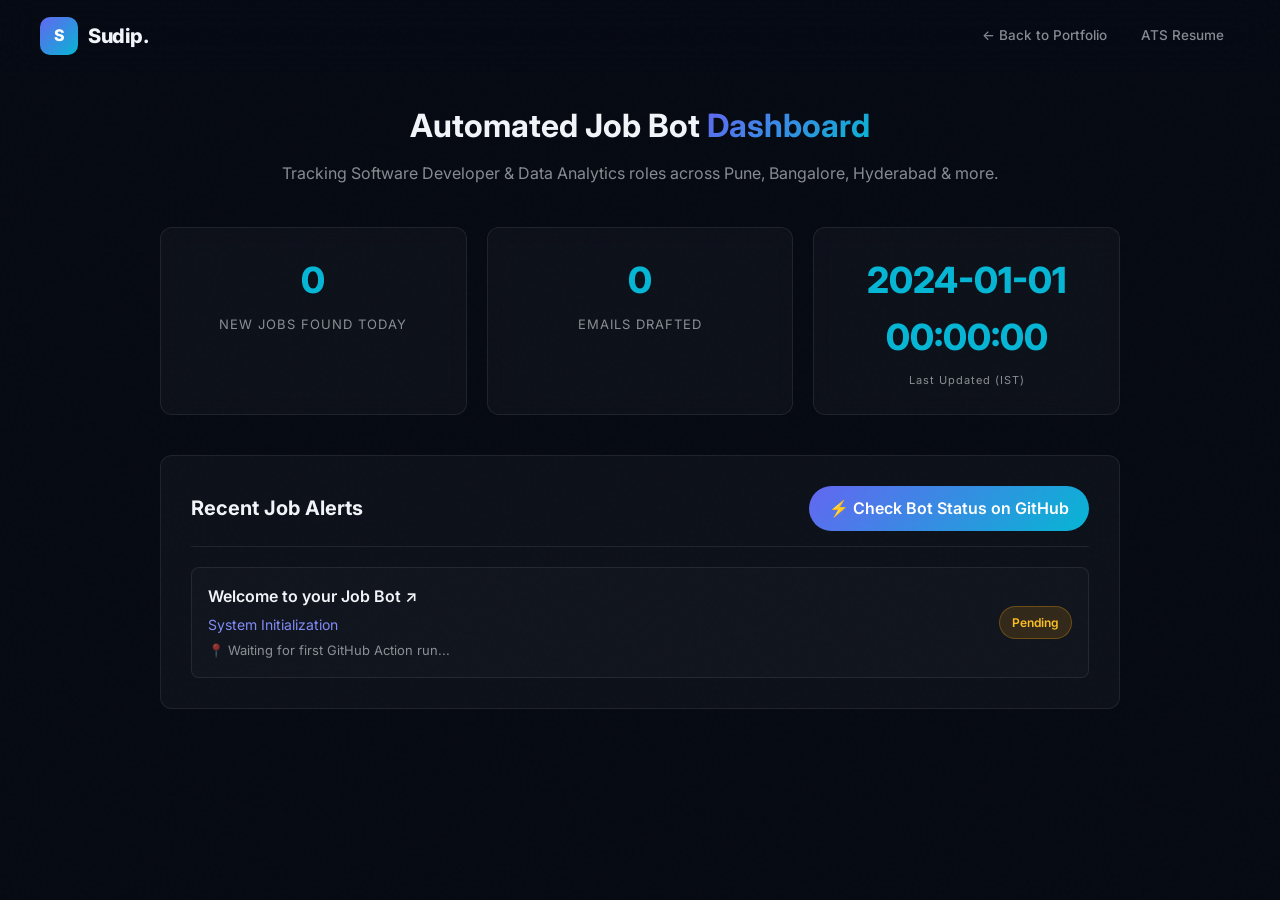
==== commit 223a246a: "Configure fully automated Job Bot with GitHub Actions and dynamic Dashboard" ====
--- a/dashboard.html
+++ b/dashboard.html
@@ -197,80 +197,84 @@
 
     <div class="metrics-grid">
       <div class="metric-card">
-        <div class="metric-val">12</div>
+        <div class="metric-val" id="metric-jobs">0</div>
         <div class="metric-label">New Jobs Found Today</div>
       </div>
       <div class="metric-card">
-        <div class="metric-val">5</div>
+        <div class="metric-val" id="metric-drafts">0</div>
         <div class="metric-label">Emails Drafted</div>
       </div>
       <div class="metric-card">
-        <div class="metric-val">34</div>
-        <div class="metric-label">Total Applied</div>
+        <div class="metric-val" id="metric-updated">-</div>
+        <div class="metric-label" style="text-transform: none; font-size: 11px;">Last Updated (IST)</div>
       </div>
     </div>
 
     <div class="jobs-panel">
       <div class="jobs-header">
-        <h3>Recent Job Alerts (India)</h3>
-        <button class="run-bot-btn" onclick="document.getElementById('botModal').style.display='flex'">
-          <span>⚡ Run Auto-Apply Bot</span>
-        </button>
-      </div>
-
-      <div class="job-list">
-        <!-- Job 1 -->
-        <div class="job-item">
-          <div>
-            <div class="job-title">Junior Python Developer</div>
-            <div class="job-company">Tech Mahindra</div>
-            <div class="job-loc">📍 Pune, Maharashtra</div>
+        <h3>Recent Job Alerts</h3>
+        <a href="https://github.com/Thebright10/Portfolio_Sudip/actions" target="_blank" class="run-bot-btn" style="text-decoration: none;">
+          <span>⚡ Check Bot Status on GitHub</span>
+        </a>
+      </div>
+
+      <div class="job-list" id="job-list-container">
+        <!-- Jobs will be injected here via JS -->
+        <div style="padding: 20px; text-align: center; color: var(--text-secondary);">
+          Loading job data...
+        </div>
+      </div>
+    </div>
+  </div>
+
+  <script>
+    // Fetch dynamic job data generated by GitHub Actions
+    fetch('jobs.json')
+      .then(response => {
+        if (!response.ok) {
+          throw new Error("Network response was not ok");
+        }
+        return response.json();
+      })
+      .then(data => {
+        // Update metrics
+        document.getElementById('metric-jobs').innerText = data.total_jobs_today;
+        document.getElementById('metric-drafts').innerText = data.total_drafts_saved;
+        document.getElementById('metric-updated').innerText = data.last_updated;
+
+        // Render jobs
+        const container = document.getElementById('job-list-container');
+        if (data.jobs && data.jobs.length > 0) {
+          container.innerHTML = ''; // Clear loading text
+          
+          data.jobs.forEach(job => {
+            const isSaved = job.status.includes('Saved');
+            const statusClass = isSaved ? 'status-sent' : 'status-draft';
+            
+            const jobHtml = `
+              <div class="job-item">
+                <div>
+                  <a href="${job.url}" target="_blank" class="job-title" style="text-decoration: none;">${job.title} ↗</a>
+                  <div class="job-company">${job.company}</div>
+                  <div class="job-loc">📍 ${job.location}</div>
+                </div>
+                <div class="job-status ${statusClass}">${job.status}</div>
+              </div>
+            `;
+            container.innerHTML += jobHtml;
+          });
+        } else {
+          container.innerHTML = '<div style="padding: 20px; text-align: center; color: var(--text-secondary);">No jobs found in the last run.</div>';
+        }
+      })
+      .catch(error => {
+        console.error("Error loading jobs.json:", error);
+        document.getElementById('job-list-container').innerHTML = `
+          <div style="padding: 20px; text-align: center; color: #ef4444;">
+            Failed to load job data. The GitHub Action may not have run yet.
           </div>
-          <div class="job-status status-draft">Draft Created</div>
-        </div>
-        <!-- Job 2 -->
-        <div class="job-item">
-          <div>
-            <div class="job-title">Frontend Engineer (React/JS)</div>
-            <div class="job-company">TCS Digital</div>
-            <div class="job-loc">📍 Bangalore, Karnataka</div>
-          </div>
-          <div class="job-status status-draft">Draft Created</div>
-        </div>
-        <!-- Job 3 -->
-        <div class="job-item">
-          <div>
-            <div class="job-title">Data Analyst Intern</div>
-            <div class="job-company">Mu Sigma</div>
-            <div class="job-loc">📍 Hyderabad, Telangana</div>
-          </div>
-          <div class="job-status status-sent">Email Sent</div>
-        </div>
-        <!-- Job 4 -->
-        <div class="job-item">
-          <div>
-            <div class="job-title">Backend Developer (Django)</div>
-            <div class="job-company">Cognizant</div>
-            <div class="job-loc">📍 Kolkata, West Bengal</div>
-          </div>
-          <div class="job-status status-draft">Draft Created</div>
-        </div>
-      </div>
-    </div>
-  </div>
-
-  <!-- Modal -->
-  <div id="botModal">
-    <div class="modal-content">
-      <span class="close-modal" onclick="document.getElementById('botModal').style.display='none'">&times;</span>
-      <h2 style="margin-bottom: 15px;">Backend Bot Required</h2>
-      <p style="color: var(--text-secondary); line-height: 1.6; margin-bottom: 25px;">
-        Because this is a static website, it cannot directly log into your Gmail to create drafts.<br><br>
-        To run the automation, you need to download and run the <strong>Python Job Bot Script</strong> on your local computer. It will fetch jobs and use the Gmail API to save cover letters in your drafts folder!
-      </p>
-      <a href="job_bot.py" download class="run-bot-btn" style="justify-content:center;">📥 Download job_bot.py</a>
-    </div>
-  </div>
-
+        `;
+      });
+  </script>
 </body>
 </html>
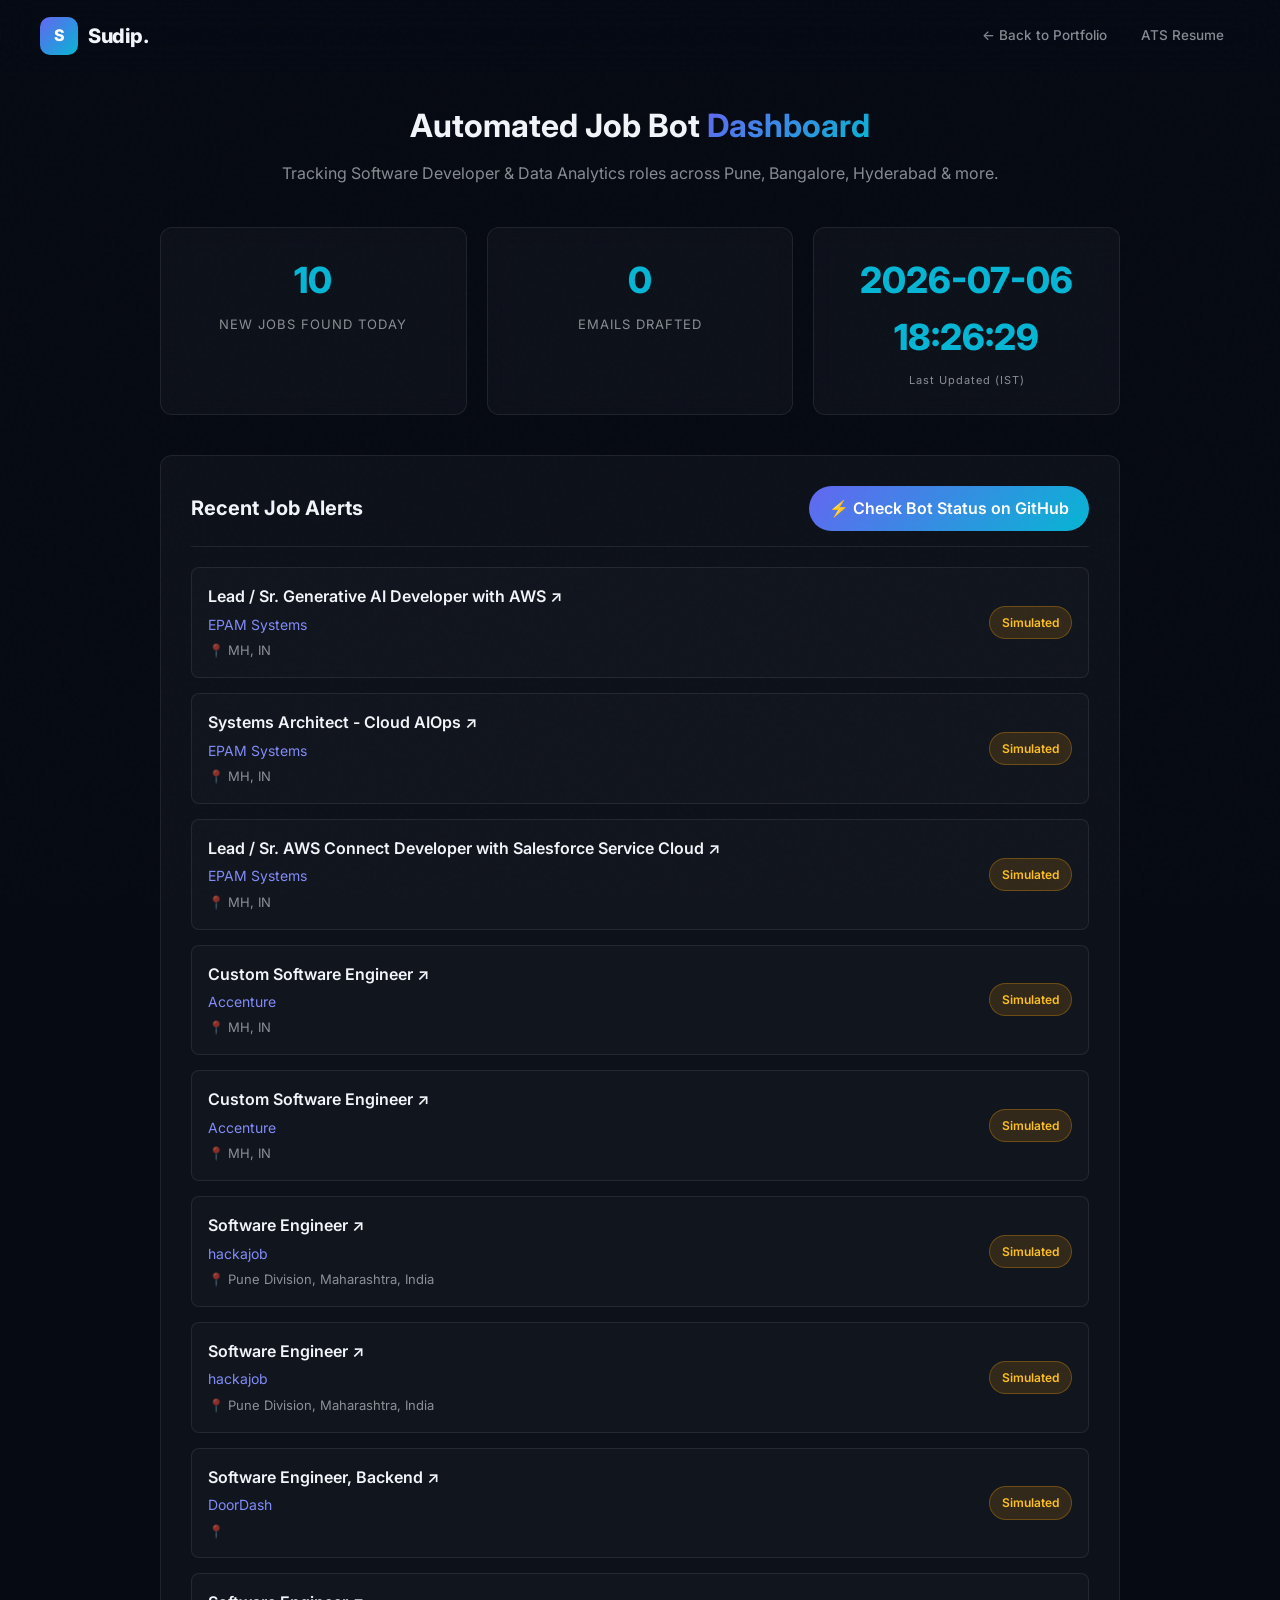
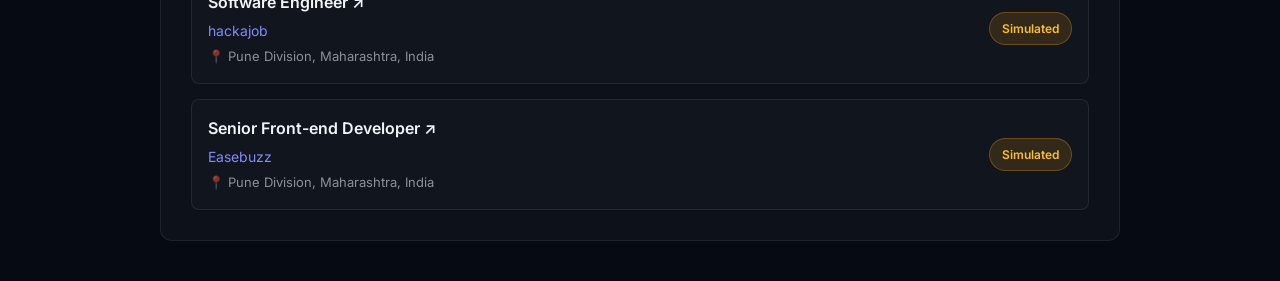
==== commit 511eb72d: "Replace HTML resume with highly ATS-optimized PDF resume" ====
--- a/dashboard.html
+++ b/dashboard.html
@@ -184,7 +184,7 @@
       </a>
       <ul class="nav-links">
         <li><a href="index.html" class="nav-link">← Back to Portfolio</a></li>
-        <li><a href="ats_resume.html" target="_blank" class="nav-link">ATS Resume</a></li>
+        <li><a href="Sudip_Kumar_Adak_Resume.pdf" download class="nav-link">ATS Resume</a></li>
       </ul>
     </div>
   </nav>
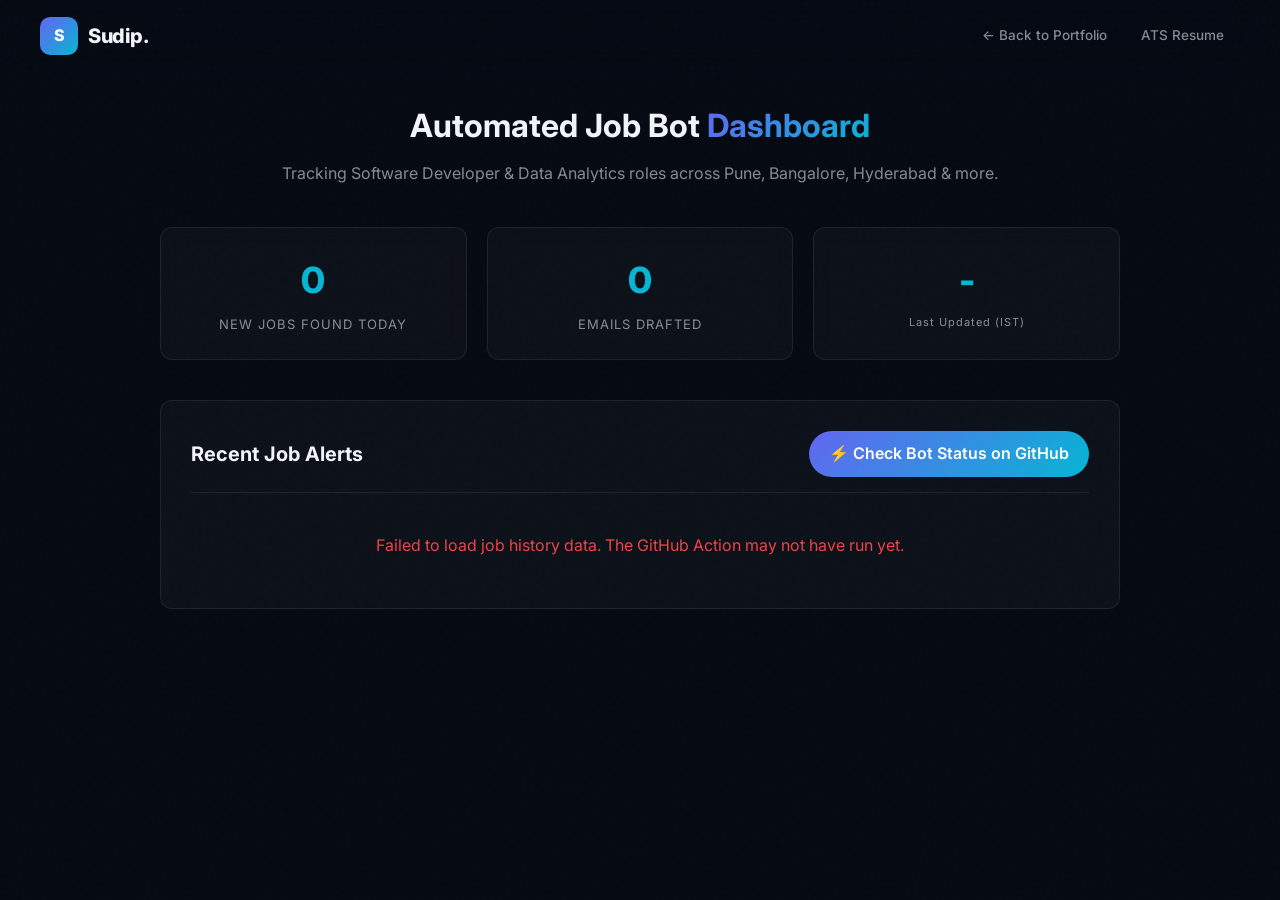
==== commit 370407aa: "Complete Job Bot upgrade: Add daily digest emails, startup cold emails, strict fresher filtering, an" ====
--- a/dashboard.html
+++ b/dashboard.html
@@ -228,8 +228,8 @@
   </div>
 
   <script>
-    // Fetch dynamic job data generated by GitHub Actions
-    fetch('jobs.json')
+    // Fetch dynamic job history data generated by GitHub Actions
+    fetch('job_history.json')
       .then(response => {
         if (!response.ok) {
           throw new Error("Network response was not ok");
@@ -237,41 +237,65 @@
         return response.json();
       })
       .then(data => {
-        // Update metrics
-        document.getElementById('metric-jobs').innerText = data.total_jobs_today;
-        document.getElementById('metric-drafts').innerText = data.total_drafts_saved;
+        // Update metrics based on all history
+        const allDates = Object.keys(data.history);
+        const todayDate = allDates.length > 0 ? allDates[allDates.length - 1] : null;
+        let totalJobsToday = 0;
+        let totalDraftsToday = 0;
+        
+        if (todayDate) {
+           const todayJobs = data.history[todayDate];
+           totalJobsToday = todayJobs.filter(j => j.status === 'Apply Online').length;
+           totalDraftsToday = todayJobs.filter(j => j.status.includes('Saved') || j.status.includes('Simulated')).length;
+        }
+
+        document.getElementById('metric-jobs').innerText = totalJobsToday;
+        document.getElementById('metric-drafts').innerText = totalDraftsToday;
         document.getElementById('metric-updated').innerText = data.last_updated;
 
-        // Render jobs
+        // Render job history
         const container = document.getElementById('job-list-container');
-        if (data.jobs && data.jobs.length > 0) {
+        if (allDates.length > 0) {
           container.innerHTML = ''; // Clear loading text
           
-          data.jobs.forEach(job => {
-            const isSaved = job.status.includes('Saved');
-            const statusClass = isSaved ? 'status-sent' : 'status-draft';
+          // Sort dates descending (newest first)
+          allDates.sort((a, b) => new Date(b) - new Date(a));
+          
+          allDates.forEach(date => {
+            const dateJobs = data.history[date];
             
-            const jobHtml = `
-              <div class="job-item">
-                <div>
-                  <a href="${job.url}" target="_blank" class="job-title" style="text-decoration: none;">${job.title} ↗</a>
-                  <div class="job-company">${job.company}</div>
-                  <div class="job-loc">📍 ${job.location}</div>
+            // Add a date header
+            container.innerHTML += `<div style="padding: 15px 20px 5px; font-weight: bold; color: var(--accent-green); border-bottom: 1px solid rgba(255,255,255,0.1); margin-top: 10px;">📅 Date: ${date}</div>`;
+            
+            dateJobs.forEach(job => {
+              const isSaved = job.status.includes('Saved');
+              const isOnline = job.status === 'Apply Online';
+              let statusClass = 'status-draft';
+              if (isSaved) statusClass = 'status-sent';
+              if (isOnline) statusClass = 'status-sent';
+              
+              const jobHtml = `
+                <div class="job-item">
+                  <div>
+                    <a href="${job.url}" target="_blank" class="job-title" style="text-decoration: none;">${job.title} ↗</a>
+                    <div class="job-company">${job.company}</div>
+                    <div class="job-loc">📍 ${job.location}</div>
+                  </div>
+                  <div class="job-status ${statusClass}">${job.status}</div>
                 </div>
-                <div class="job-status ${statusClass}">${job.status}</div>
-              </div>
-            `;
-            container.innerHTML += jobHtml;
+              `;
+              container.innerHTML += jobHtml;
+            });
           });
         } else {
-          container.innerHTML = '<div style="padding: 20px; text-align: center; color: var(--text-secondary);">No jobs found in the last run.</div>';
+          container.innerHTML = '<div style="padding: 20px; text-align: center; color: var(--text-secondary);">No job history found.</div>';
         }
       })
       .catch(error => {
-        console.error("Error loading jobs.json:", error);
+        console.error("Error loading job_history.json:", error);
         document.getElementById('job-list-container').innerHTML = `
           <div style="padding: 20px; text-align: center; color: #ef4444;">
-            Failed to load job data. The GitHub Action may not have run yet.
+            Failed to load job history data. The GitHub Action may not have run yet.
           </div>
         `;
       });
--- a/style.css
+++ b/style.css
@@ -645,6 +645,35 @@
   gap: 8px;
 }
 
+.hero-internship-badge {
+  position: absolute;
+  top: 40px;
+  left: -40px;
+  padding: 10px 18px;
+  background: rgba(6, 10, 19, 0.85);
+  backdrop-filter: blur(16px);
+  border: 1px solid var(--accent-green);
+  border-radius: 50px;
+  font-size: 13px;
+  font-weight: 600;
+  color: var(--text-primary);
+  display: flex;
+  align-items: center;
+  gap: 8px;
+  z-index: 10;
+  box-shadow: 0 4px 20px rgba(16, 185, 129, 0.2);
+  animation: float 5s ease-in-out infinite;
+}
+
+@media (max-width: 768px) {
+  .hero-internship-badge {
+    left: -10px;
+    top: 20px;
+    font-size: 11px;
+    padding: 8px 14px;
+  }
+}
+
 .hero-scroll {
   position: absolute;
   bottom: 36px;
